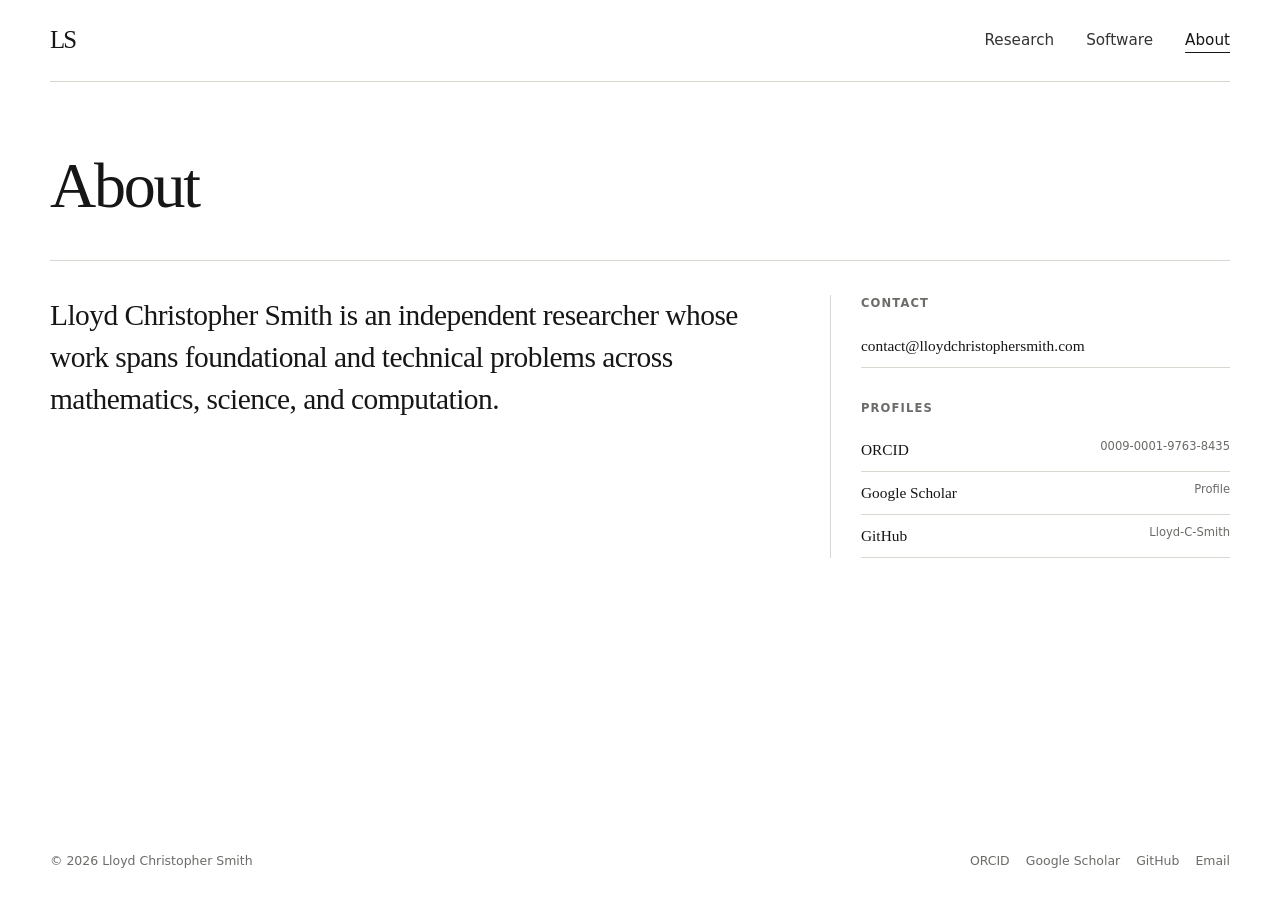
==== about/index.html @ a855d469 "Use clean section URLs" ====
<!doctype html>
<html lang="en">
<head>
  <meta charset="utf-8">
  <meta name="viewport" content="width=device-width, initial-scale=1">
  <title>About | Lloyd Christopher Smith</title>
  <meta name="description" content="About Lloyd Christopher Smith, independent researcher.">
  <meta name="author" content="Lloyd Christopher Smith">
  <meta name="theme-color" content="#fbfaf7">
  <link rel="canonical" href="https://lloydchristophersmith.com/about/">
  <link rel="me" href="https://orcid.org/0009-0001-9763-8435">
  <link rel="icon" href="/favicon.svg" type="image/svg+xml">
  <link rel="stylesheet" href="/styles.css">
</head>
<body>
  <div class="site">
    <header class="header">
      <a class="home-mark" href="/" aria-label="Home">LS</a>
      <nav aria-label="Primary navigation">
        <a href="/research/">Research</a>
        <a href="/software/">Software</a>
        <a href="/about/" aria-current="page">About</a>
      </nav>
    </header>

    <main class="page-main">
      <header class="page-header">
        <h1>About</h1>
      </header>

      <section class="about-grid">
        <p class="bio">Lloyd Christopher Smith is an independent researcher whose work spans foundational and technical problems across mathematics, science, and computation.</p>
        <div class="details">
          <div class="detail-group">
            <h2>Contact</h2>
            <a href="mailto:contact@lloydchristophersmith.com">contact@lloydchristophersmith.com</a>
          </div>
          <div class="detail-group">
            <h2>Profiles</h2>
            <a href="https://orcid.org/0009-0001-9763-8435" rel="me">ORCID <span>0009-0001-9763-8435</span></a>
            <a href="https://scholar.google.com/citations?user=XT76F5QAAAAJ&hl=en">Google Scholar <span>Profile</span></a>
            <a href="https://github.com/Lloyd-C-Smith">GitHub <span>Lloyd-C-Smith</span></a>
          </div>
        </div>
      </section>
    </main>

    <footer class="footer">
      <span>© 2026 Lloyd Christopher Smith</span>
      <div class="footer-links">
        <a href="https://orcid.org/0009-0001-9763-8435" rel="me">ORCID</a>
        <a href="https://scholar.google.com/citations?user=XT76F5QAAAAJ&hl=en">Google Scholar</a>
        <a href="https://github.com/Lloyd-C-Smith">GitHub</a>
        <a href="mailto:contact@lloydchristophersmith.com">Email</a>
      </div>
    </footer>
  </div>
</body>
</html>
---- styles.css ----
* { box-sizing: border-box; }
:root {
  --paper: #ffffff;
  --ink: #161616;
  --muted: #6b6b68;
  --line: #d9d7d0;
  --accent: #54657a;
  --max: 1180px;
  --serif: Georgia, "Times New Roman", serif;
  --sans: Inter, ui-sans-serif, system-ui, -apple-system, BlinkMacSystemFont, "Segoe UI", sans-serif;
}
html { background: var(--paper); }
body {
  margin: 0;
  min-height: 100vh;
  color: var(--ink);
  background: var(--paper);
  font-family: var(--sans);
  line-height: 1.55;
  text-rendering: optimizeLegibility;
  -webkit-font-smoothing: antialiased;
}
a { color: inherit; text-decoration: none; }
a:focus-visible { outline: 2px solid var(--accent); outline-offset: 4px; }
.site {
  width: min(calc(100% - 64px), var(--max));
  min-height: 100vh;
  margin: 0 auto;
  display: flex;
  flex-direction: column;
}
.header {
  height: 82px;
  display: flex;
  align-items: center;
  justify-content: space-between;
  border-bottom: 1px solid var(--line);
}
.home-mark {
  font-family: var(--serif);
  font-size: 1.55rem;
  letter-spacing: -0.08em;
  line-height: 1;
}
.home-mark:hover { color: var(--accent); }
nav { display: flex; gap: 32px; font-size: .95rem; }
nav a { color: #333; }
nav a:hover,
nav a[aria-current="page"] { color: var(--ink); }
nav a[aria-current="page"] { text-decoration: underline; text-underline-offset: 7px; text-decoration-thickness: 1px; }
main { flex: 1; }
.hero {
  min-height: 500px;
  max-width: 900px;
  padding: 92px 0 74px;
  display: flex;
  flex-direction: column;
  justify-content: center;
}
.eyebrow {
  margin: 0 0 18px;
  color: var(--accent);
  font-size: .76rem;
  font-weight: 650;
  letter-spacing: .12em;
  text-transform: uppercase;
}
.hero h1,
.page-header h1,
.not-found h1 {
  margin: 0;
  font-family: var(--serif);
  font-weight: 400;
  letter-spacing: -.035em;
}
.hero h1 {
  max-width: 860px;
  font-size: clamp(3.25rem, 5.15vw, 4.85rem);
  line-height: 1.03;
}
.standfirst {
  max-width: 620px;
  margin: 28px 0 0;
  color: var(--muted);
  font-size: 1rem;
}
.routes {
  display: grid;
  grid-template-columns: repeat(3, 1fr);
  border-top: 1px solid var(--line);
  border-bottom: 1px solid var(--line);
}
.routes a {
  min-height: 126px;
  padding: 24px 28px 24px 0;
  display: flex;
  flex-direction: column;
  justify-content: space-between;
}
.routes a + a { padding-left: 28px; border-left: 1px solid var(--line); }
.route-title {
  font-family: var(--serif);
  font-size: 1.25rem;
}
.route-copy { max-width: 270px; color: var(--muted); font-size: .88rem; line-height: 1.55; }
.routes a:hover .route-title { text-decoration: underline; text-underline-offset: 4px; }
.footer {
  min-height: 74px;
  padding: 22px 0 26px;
  display: flex;
  align-items: center;
  justify-content: space-between;
  gap: 24px;
  color: var(--muted);
  font-size: .78rem;
}
.footer-links { display: flex; gap: 16px; flex-wrap: wrap; }
.footer-links a:hover { color: var(--ink); }
.page-main { padding: 72px 0 88px; }
.page-header { max-width: 760px; padding-bottom: 42px; }
.page-header h1 { font-size: clamp(3.2rem, 5vw, 4.8rem); line-height: 1; }
.page-header > p:last-child { max-width: 620px; margin: 22px 0 0; color: var(--muted); font-size: 1rem; }
.listing { border-top: 1px solid var(--line); }
.empty-state {
  min-height: 220px;
  display: grid;
  grid-template-columns: 160px 1fr;
  gap: 32px;
  padding: 32px 0;
  border-bottom: 1px solid var(--line);
}
.empty-label { color: var(--muted); font-size: .75rem; text-transform: uppercase; letter-spacing: .1em; }
.empty-state p { max-width: 560px; margin: 0; font-family: var(--serif); font-size: 1.25rem; line-height: 1.5; }
.entry { display: grid; grid-template-columns: 160px 1fr; gap: 32px; padding: 32px 0; border-bottom: 1px solid var(--line); }
.entry-meta { color: var(--muted); font-size: .75rem; text-transform: uppercase; letter-spacing: .08em; }
.entry h2 { margin: 0 0 10px; font-family: var(--serif); font-size: 1.55rem; font-weight: 400; }
.entry p { max-width: 700px; margin: 0; color: var(--muted); font-size: .92rem; }
.entry-links { grid-column: 2; margin-top: 16px; display: flex; gap: 15px; flex-wrap: wrap; }
.entry-links a { font-family: var(--serif); font-size: .92rem; text-decoration: underline; text-underline-offset: 4px; }
.about-grid { display: grid; grid-template-columns: 1.4fr .8fr; gap: 80px; border-top: 1px solid var(--line); padding-top: 34px; }
.bio { max-width: 760px; margin: 0; font-family: var(--serif); font-size: clamp(1.55rem, 2.3vw, 2.15rem); line-height: 1.42; letter-spacing: -.018em; }
.details { border-left: 1px solid var(--line); padding-left: 30px; }
.detail-group + .detail-group { margin-top: 32px; }
.detail-group h2 { margin: 0 0 12px; color: var(--muted); font-size: .72rem; text-transform: uppercase; letter-spacing: .1em; font-weight: 650; }
.detail-group a { display: block; padding: 9px 0; border-bottom: 1px solid var(--line); font-family: var(--serif); font-size: .96rem; }
.detail-group a span { float: right; color: var(--muted); font-family: var(--sans); font-size: .72rem; }
.detail-group a:hover { text-decoration: underline; text-underline-offset: 4px; }
.not-found { min-height: 560px; display: flex; flex-direction: column; justify-content: center; }
.not-found h1 { font-size: clamp(3rem, 5vw, 4.5rem); }
.not-found > p:not(.eyebrow) { margin: 18px 0; color: var(--muted); }
.text-link { width: fit-content; font-family: var(--serif); text-decoration: underline; text-underline-offset: 4px; }
.sr-only { position: absolute; width: 1px; height: 1px; padding: 0; margin: -1px; overflow: hidden; clip: rect(0,0,0,0); white-space: nowrap; border: 0; }
@media (max-width: 820px) {
  .site { width: min(calc(100% - 40px), var(--max)); }
  .header { height: 72px; }
  nav { gap: 20px; font-size: .9rem; }
  .hero { min-height: 420px; padding: 62px 0 52px; }
  .hero h1 { font-size: clamp(2.8rem, 8vw, 4rem); }
  .routes { grid-template-columns: 1fr; }
  .routes a, .routes a + a { min-height: 96px; padding: 18px 0; border-left: 0; }
  .routes a + a { border-top: 1px solid var(--line); }
  .route-copy { max-width: none; }
  .page-main { padding: 54px 0 70px; }
  .about-grid { grid-template-columns: 1fr; gap: 46px; }
  .details { border-left: 0; padding-left: 0; }
  .empty-state, .entry { grid-template-columns: 1fr; gap: 12px; }
  .entry-links { grid-column: 1; }
  .footer { align-items: flex-start; flex-direction: column; gap: 8px; }
}
@media (max-width: 460px) {
  .site { width: calc(100% - 30px); }
  nav { gap: 15px; font-size: .86rem; }
  .home-mark { font-size: 1.35rem; }
  .hero { min-height: 390px; padding: 50px 0 44px; }
  .hero h1 { font-size: clamp(2.55rem, 12vw, 3.3rem); }
  .standfirst { margin-top: 22px; }
  .page-header h1 { font-size: 3rem; }
  .detail-group a span { float: none; display: block; margin-top: 3px; }
}
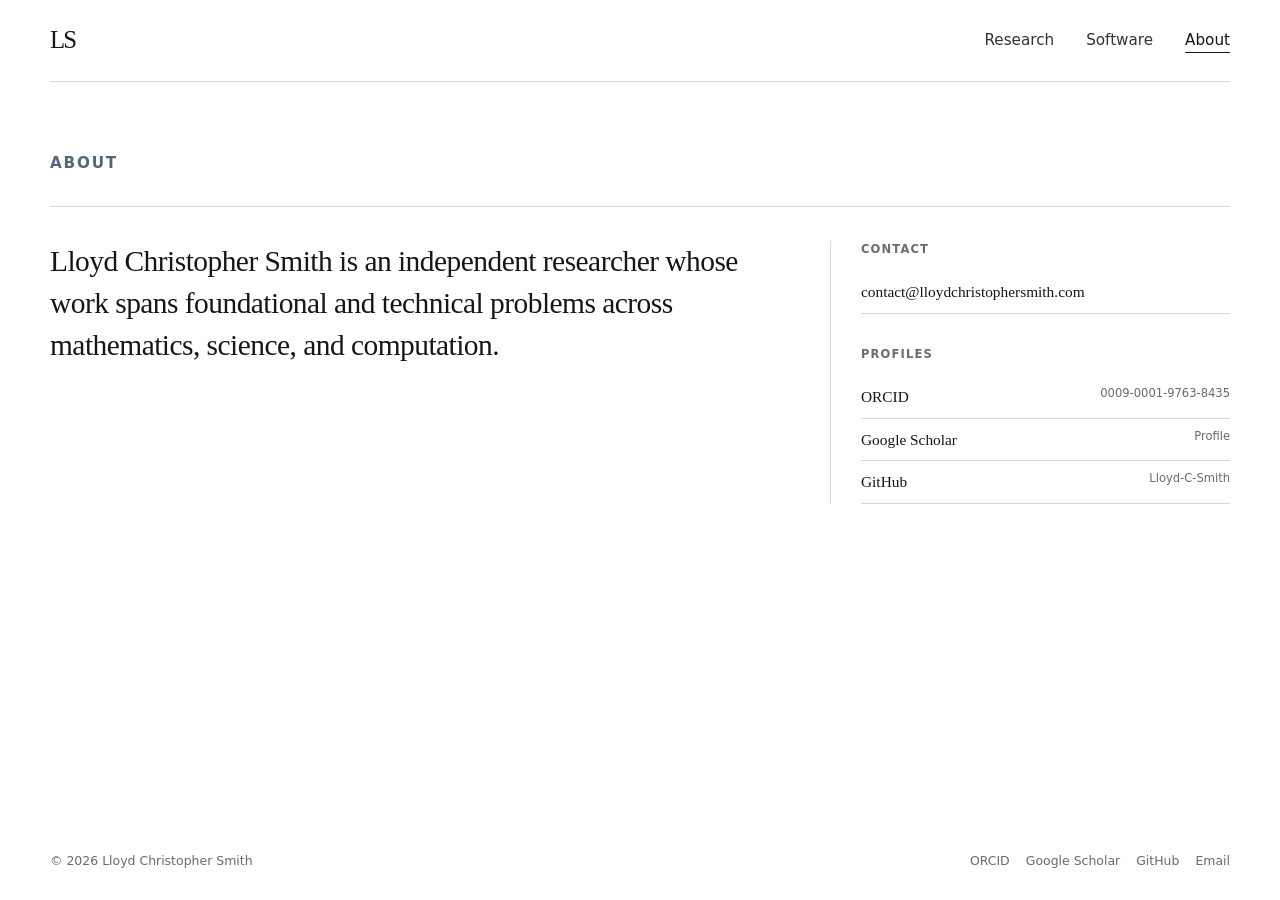
==== commit a70f6643: "Refresh compact About header" ====
--- a/about/index.html
+++ b/about/index.html
@@ -10,7 +10,7 @@
   <link rel="canonical" href="https://lloydchristophersmith.com/about/">
   <link rel="me" href="https://orcid.org/0009-0001-9763-8435">
   <link rel="icon" href="/favicon.svg" type="image/svg+xml">
-  <link rel="stylesheet" href="/styles.css">
+  <link rel="stylesheet" href="/styles.css?v=20260819-0954">
 </head>
 <body>
   <div class="site">
--- a/styles.css
+++ b/styles.css
@@ -127,7 +127,6 @@
   grid-template-columns: 160px 1fr;
   gap: 32px;
   padding: 32px 0;
-  border-bottom: 1px solid var(--line);
 }
 .empty-label { color: var(--muted); font-size: .75rem; text-transform: uppercase; letter-spacing: .1em; }
 .empty-state p { max-width: 560px; margin: 0; font-family: var(--serif); font-size: 1.25rem; line-height: 1.5; }
@@ -177,3 +176,20 @@
   .page-header h1 { font-size: 3rem; }
   .detail-group a span { float: none; display: block; margin-top: 3px; }
 }
+
+/* Compact section page headers */
+.page-header { padding-bottom: 34px; }
+.page-header h1 {
+  margin: 0;
+  color: var(--accent);
+  font-family: var(--sans);
+  font-size: .95rem;
+  line-height: 1.2;
+  font-weight: 650;
+  letter-spacing: .12em;
+  text-transform: uppercase;
+}
+.page-header > p:last-child { margin-top: 16px; }
+@media (max-width: 460px) {
+  .page-header h1 { font-size: .9rem; }
+}
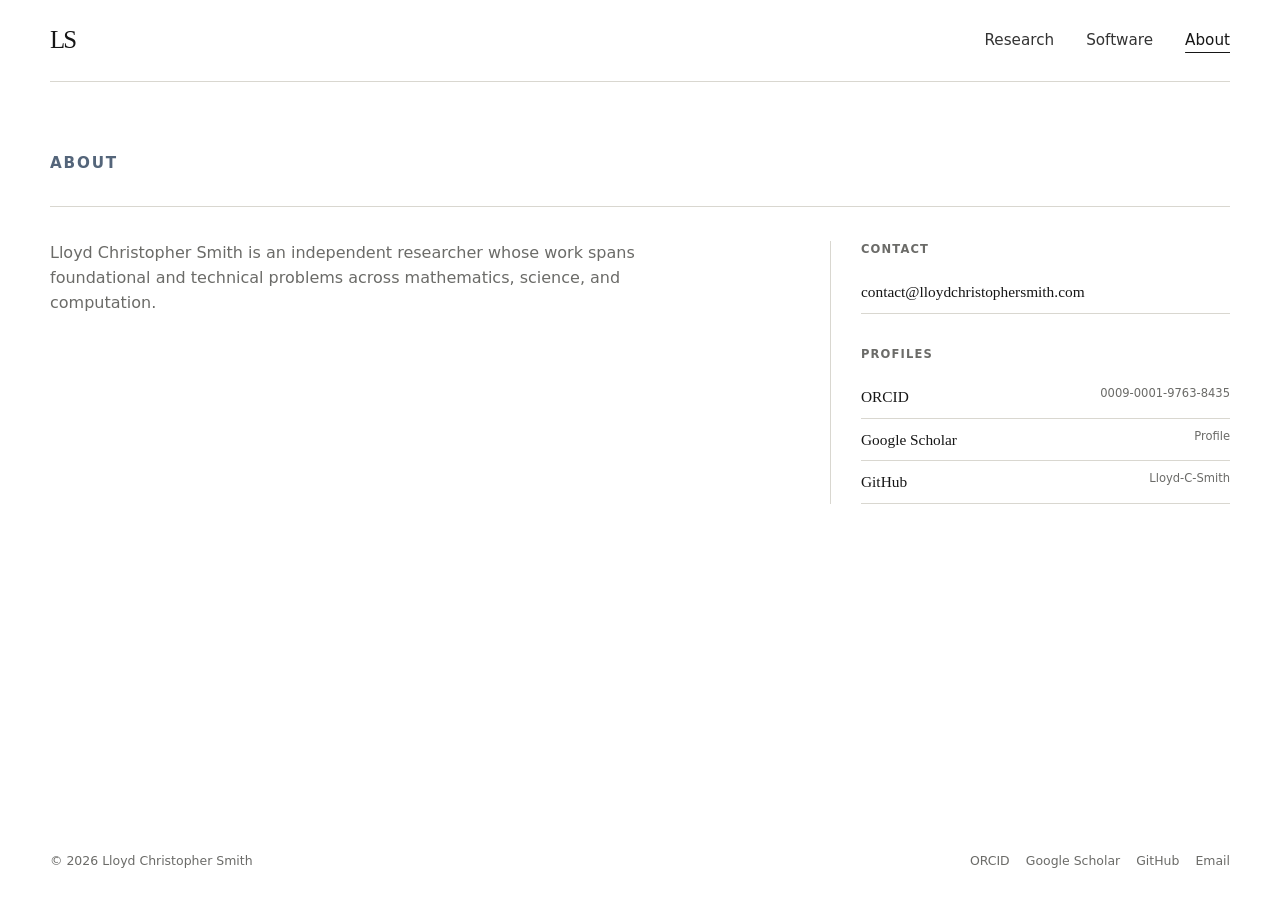
==== commit de8d0379: "Refine About description scale" ====
--- a/about/index.html
+++ b/about/index.html
@@ -11,6 +11,17 @@
   <link rel="me" href="https://orcid.org/0009-0001-9763-8435">
   <link rel="icon" href="/favicon.svg" type="image/svg+xml">
   <link rel="stylesheet" href="/styles.css?v=20260819-0954">
+  <style>
+    .bio {
+      max-width: 620px;
+      margin: 0;
+      color: var(--muted);
+      font-family: var(--sans);
+      font-size: 1rem;
+      line-height: 1.55;
+      letter-spacing: 0;
+    }
+  </style>
 </head>
 <body>
   <div class="site">
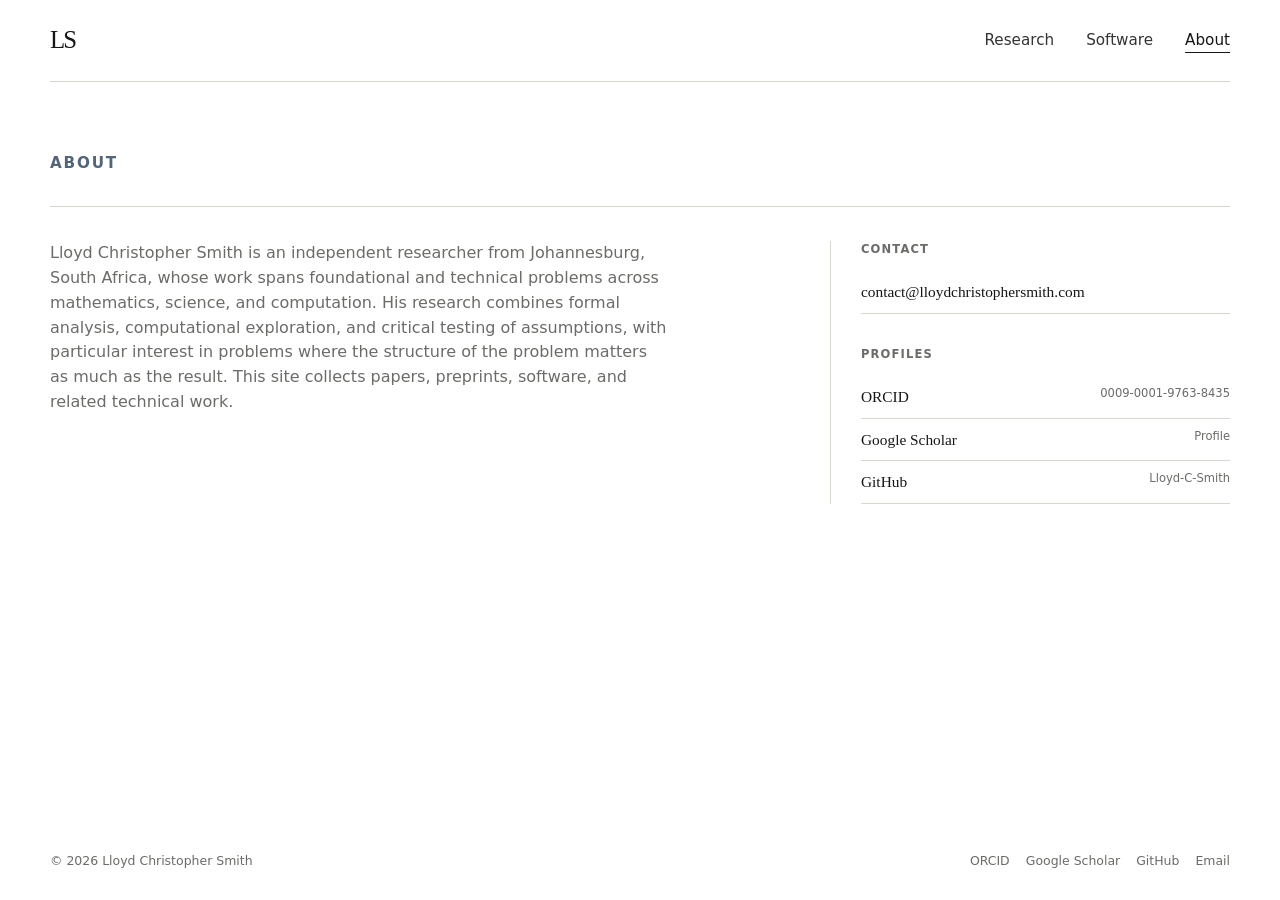
==== commit e47b07f0: "Expand About biography" ====
--- a/about/index.html
+++ b/about/index.html
@@ -40,7 +40,7 @@
       </header>
 
       <section class="about-grid">
-        <p class="bio">Lloyd Christopher Smith is an independent researcher whose work spans foundational and technical problems across mathematics, science, and computation.</p>
+        <p class="bio">Lloyd Christopher Smith is an independent researcher from Johannesburg, South Africa, whose work spans foundational and technical problems across mathematics, science, and computation. His research combines formal analysis, computational exploration, and critical testing of assumptions, with particular interest in problems where the structure of the problem matters as much as the result. This site collects papers, preprints, software, and related technical work.</p>
         <div class="details">
           <div class="detail-group">
             <h2>Contact</h2>
